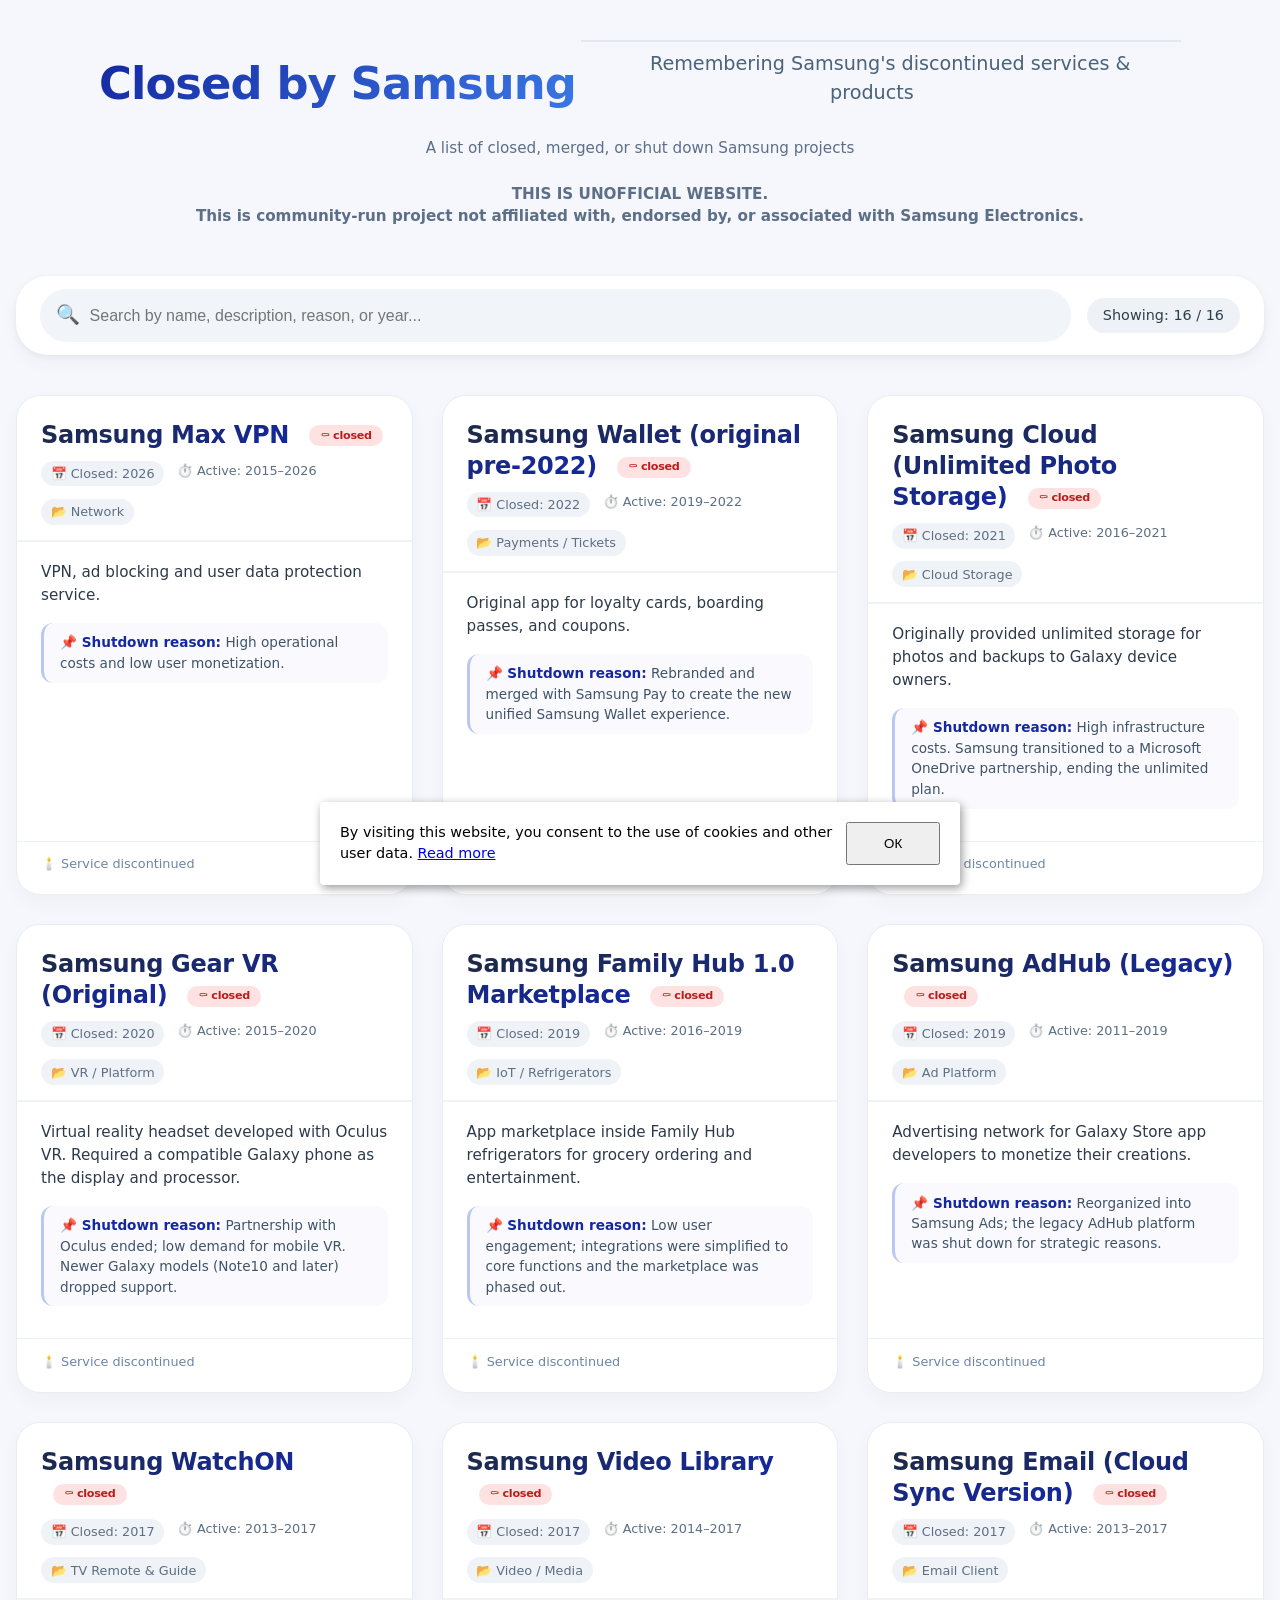
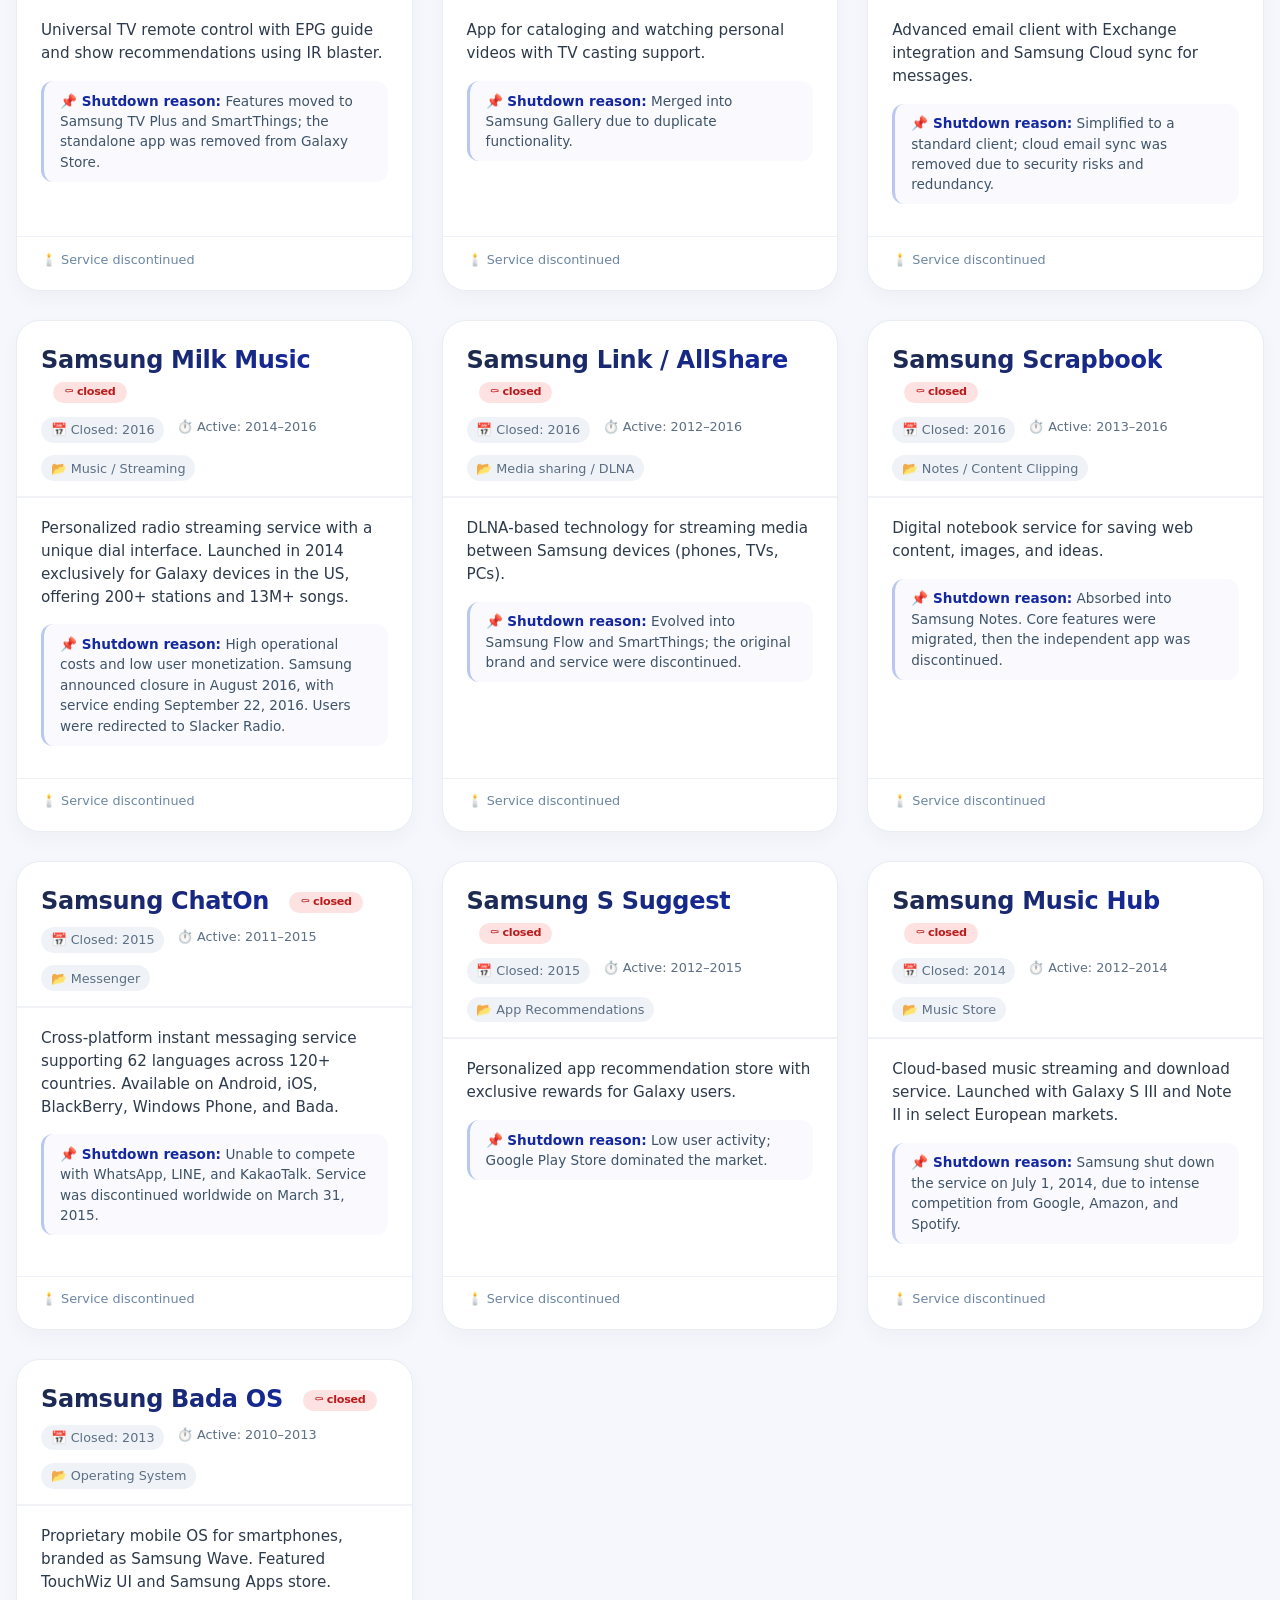
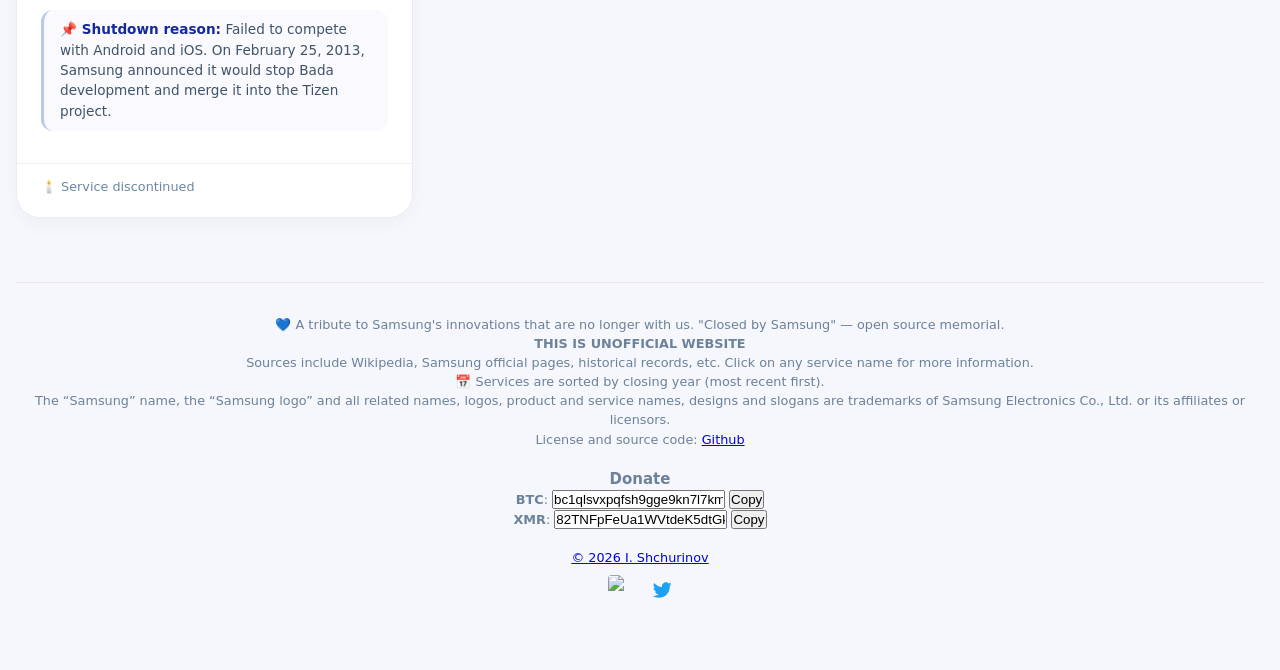
==== index.html @ 3e2101a0 "created" ====
<!DOCTYPE html>
<html lang="en">
<head>
	<title>Closed by Samsung | Discontinued Samsung services</title>
    <meta charset="UTF-8">
    <meta name="viewport" content="width=device-width, initial-scale=1.0, viewport-fit=cover">
    <link rel="stylesheet" href="css/style.css">
    <link rel="icon" href="images/favicons/favicon.ico"><!-- 16×16 -->
    <link rel="apple-touch-icon" href="images/favicons/apple.png"><!-- 180×180 -->
    <link rel="icon" type="image/png" sizes="192x192" href="/images/favicons/android-icon-192x192.png">
    <meta name="keywords" content="Shut down Samsung services">
    <meta name="description" content="Closed by Samsung is a digital graveyard documenting discontinued Samsung services, apps, and platforms with closure reasons and sources.">
    <!-- Mobile -->
    <meta name="apple-mobile-web-app-capable" content="yes">
    <meta name="mobile-web-app-capable" content="yes">
    <meta http-equiv="X-UA-Compatible" content="IE=edge,chrome=1">
    <meta name="HandheldFriendly" content="true"> 
    <!-- Mobile end -->
    <script src="js/cookie.js"></script>
    <script type="text/javascript" src="js/button.js"></script>
</head>
<body>
<div class="container">
    <div class="header">
        <div class="logo">Closed by Samsung</div>
        <div class="tagline"><span class="s-mob">&nbsp;&nbsp;&nbsp;</span>Remembering Samsung's discontinued services & products<span class="s-mob">&nbsp;&nbsp;&nbsp;</span></div>
        <div class="sub">A list of closed, merged, or shut down Samsung projects
        <br><br><b>THIS IS UNOFFICIAL WEBSITE.
        <br>This is community-run project not affiliated with, endorsed by, or associated with Samsung Electronics.</b></div>
    </div>

    <div class="search-section">
        <div class="search-wrapper">
            <span class="search-icon">🔍</span>
            <input type="text" id="searchInput" placeholder="Search by name, description, reason, or year..." autocomplete="off">
        </div>
        <div class="stats" id="statsCounter">Showing: <span id="visibleCount">0</span> / <span id="totalCount">0</span></div>
    </div>

    <div id="projectsContainer" class="projects-grid"></div>

    <footer>
        💙 A tribute to Samsung's innovations that are no longer with us. "Closed by Samsung" — open source memorial.
        <br><b>THIS IS UNOFFICIAL WEBSITE</b>
        <br>Sources include Wikipedia, Samsung official pages, historical records, etc. Click on any service name for more information.
        <br>📅 Services are sorted by closing year (most recent first).
         <br>The “Samsung” name, the “Samsung logo” and all related names, logos, product and service names, designs and slogans are trademarks of Samsung Electronics Co., Ltd. or its affiliates or licensors.
        <br>License and source code: <a href="https://github.com/shchurinov/closedbysamsung.github.io">Github</a>
        <br><br><h3>Donate</h3>
        <b>BTC</b>: <input type="text" readonly value="bc1qlsvxpqfsh9gge9kn7l7km9clh030sq82vedwaq" id="btc">&nbsp;<button onclick="copyBTC()">Copy</button>
        <br><b>XMR</b>: <input type="text" readonly value="82TNFpFeUa1WVtdeK5dtGk686GYFJcYHadSC2s7t1SmNdcVt6u5kLDJTxVXCsPATwDZXJCSBV8P61dkbFAmwLnraEvRt4pA" id="xmr">&nbsp;<button onclick="copyXMR()">Copy</button></td>
        <br><br><a href="#">© <script src="js/year.js">document.write(new Date().getFullYear());</script> I. Shchurinov</a>
        <br><table class="social-table">
    <tr>
        <td>
            <a href="https://github.com/shchurinov" target="_blank" rel="noopener noreferrer">
                <img src="https://github.githubassets.com/assets/pinned-octocat-093da3e6fa40.svg" alt="Github" width="20" height="20">
            </a>
        </td>
        <!-- <td>
            <a href="https://www.linkedin.com/" target="_blank" rel="noopener noreferrer">
                <img src="https://static.licdn.com/sc/h/eahiplrwoq61f4uan012ia17i" alt="LinkedIn" width="20" height="20">
            </a>
        </td> -->
        <td>
            <a href="https://x.com/zapiski_perev" target="_blank" rel="noopener noreferrer">
                <svg xmlns="http://www.w3.org/2000/svg" width="20" height="20" viewBox="0 0 24 24" fill="#1DA1F2">
                    <path d="M23.643 4.937c-.835.37-1.732.62-2.675.733.962-.576 1.7-1.49 2.048-2.578-.9.534-1.897.922-2.958 1.13-.85-.904-2.06-1.47-3.4-1.47-2.572 0-4.658 2.086-4.658 4.66 0 .364.042.718.12 1.06-3.873-.195-7.304-2.05-9.602-4.868-.4.69-.63 1.49-.63 2.342 0 1.616.823 3.043 2.072 3.878-.764-.025-1.482-.234-2.11-.583v.06c0 2.257 1.605 4.14 3.737 4.568-.392.106-.803.162-1.227.162-.3 0-.593-.028-.877-.082.593 1.85 2.313 3.198 4.352 3.234-1.595 1.25-3.604 1.995-5.786 1.995-.376 0-.747-.022-1.112-.065 2.062 1.323 4.51 2.093 7.14 2.093 8.57 0 13.255-7.098 13.255-13.254 0-.2-.005-.402-.014-.602.91-.658 1.7-1.477 2.323-2.41z"></path>
                </svg>
            </a>
        </td>
			</tr>
		</table>
		<br>
    </footer>
    <!-- START Cookie-Alert -->
		<div id="cookie_note">
			<p>By visiting this website, you consent to the use of cookies and other user data. <a href="/cookie" target="_blank">Read more</a></p>
			<button class="button cookie_accept btn btn-primary btn-sm">ОК</button>
		</div>
	<!-- END Cookie-Alert -->
</div>

<script src="js/list.js"></script>
</body>
</html>
---- css/style.css ----
#cookie_note {
	font-family: system-ui, -apple-system, 'Segoe UI', Roboto, 'Helvetica Neue', sans-serif;
    display: none;
    position: fixed;
    z-index: 100;
    bottom: 15px;
    left: 50%;
    max-width: 90%;
    transform: translateX(-50%);
    padding: 20px;
    background-color: white;
    border-radius: 4px;
    box-shadow: 2px 3px 10px rgba(0, 0, 0, 0.4);
}

#cookie_note p {
    margin: 0;
    font-size: 0.9rem;
    text-align: left;
    color: black;
}

#cookie_note a {
	font-size: 0.9rem;
}

#cookie_note .btn-sm {
    display: block;
    margin: 0 auto;
    margin-left: 0.1rem;
}

.cookie_accept {
    width: 20%;
}

#cookie_note.show {
    display: flex;
}
.social-table {
        margin: 0 auto;
        border-collapse: collapse;
        background: transparent;
    }
    .social-table td {
        padding: 8px 12px;
        text-align: center;
        vertical-align: middle;
        background: transparent;
        border: none;
    }
    .social-table a {
        display: inline-block;
        transition: transform 0.2s ease, opacity 0.2s ease;
        text-decoration: none;
    }
    .social-table a:hover {
        transform: scale(1.1);
        opacity: 0.8;
    }
    .social-table img,
    .social-table svg {
        display: block;
        border-radius: 4px;
    }
 * {
            margin: 0;
            padding: 0;
            box-sizing: border-box;
        }


        body {
            font-family: system-ui, -apple-system, 'Segoe UI', Roboto, 'Helvetica Neue', sans-serif;
            background: #f5f7fc;
            color: #1e2a3a;
            line-height: 1.5;
            padding: 2rem 1rem;
        }

        .container {
            max-width: 1300px;
            margin: 0 auto;
        }

        /* Header */
        .header {
            text-align: center;
            margin-bottom: 3rem;
        }

        .logo {
            font-size: 2.8rem;
            font-weight: 800;
            letter-spacing: -0.02em;
            background: linear-gradient(135deg, #1428A0, #3B78E7);
            background-clip: text;
            -webkit-background-clip: text;
            color: transparent;
            display: inline-block;
            margin-bottom: 0.5rem;
        }

        .tagline {
            font-size: 1.2rem;
            color: #4a627a;
            max-width: 600px;
            margin: 0.5rem auto 0;
            border-top: 2px solid #e2e8f0;
            display: inline-block;
            padding-top: 0.5rem;
        }

        .sub {
            color: #5c6f87;
            margin-top: 0.75rem;
            font-size: 0.95rem;
        }

        /* Search & filters */
        .search-section {
            background: white;
            border-radius: 2rem;
            padding: 0.8rem 1.5rem;
            margin-bottom: 2.5rem;
            box-shadow: 0 8px 20px rgba(0,0,0,0.03), 0 2px 6px rgba(0,0,0,0.05);
            display: flex;
            flex-wrap: wrap;
            align-items: center;
            justify-content: space-between;
            gap: 1rem;
        }

        .search-wrapper {
            flex: 3;
            min-width: 200px;
            display: flex;
            align-items: center;
            background: #f1f4f9;
            border-radius: 3rem;
            padding: 0.4rem 1rem;
            transition: all 0.2s;
        }

        .search-wrapper:focus-within {
            background: #ffffff;
            box-shadow: 0 0 0 2px #3B78E7;
        }

        .search-icon {
            color: #7c8ba0;
            margin-right: 0.6rem;
            font-size: 1.2rem;
        }

        #searchInput {
            width: 100%;
            border: none;
            background: transparent;
            padding: 0.7rem 0;
            font-size: 1rem;
            outline: none;
            font-weight: 500;
        }

        .stats {
            font-size: 0.9rem;
            background: #eef2f6;
            padding: 0.4rem 1rem;
            border-radius: 2rem;
            color: #2c3e4e;
            white-space: nowrap;
        }

        /* cards grid */
        .projects-grid {
            display: grid;
            grid-template-columns: repeat(auto-fill, minmax(350px, 1fr));
            gap: 1.8rem;
        }

        .card {
            background: white;
            border-radius: 1.5rem;
            overflow: hidden;
            transition: transform 0.2s ease, box-shadow 0.2s ease;
            box-shadow: 0 8px 20px rgba(0, 0, 0, 0.03);
            border: 1px solid #e9edf2;
            display: flex;
            flex-direction: column;
        }

        .card:hover {
            transform: translateY(-4px);
            box-shadow: 0 20px 30px -12px rgba(0, 0, 0, 0.1);
            border-color: #cddae9;
        }

        .card-header {
            padding: 1.5rem 1.5rem 0.75rem 1.5rem;
            border-bottom: 2px solid #f0f2f5;
        }

        .service-name {
            font-size: 1.5rem;
            font-weight: 700;
            letter-spacing: -0.3px;
            line-height: 1.3;
            margin-bottom: 0.5rem;
        }
        
        .service-name a {
            background: linear-gradient(145deg, #1E2A47, #1428A0);
            background-clip: text;
            -webkit-background-clip: text;
            color: transparent;
            text-decoration: none;
            transition: opacity 0.2s;
        }
        
        .service-name a:hover {
            opacity: 0.7;
            text-decoration: underline;
            text-decoration-color: #1428A0;
        }

        .closure-badge {
            display: inline-block;
            background: #fee2e2;
            color: #b91c1c;
            font-size: 0.7rem;
            font-weight: 600;
            padding: 0.2rem 0.7rem;
            border-radius: 20px;
            margin-left: 0.75rem;
            vertical-align: middle;
        }

        .meta {
            display: flex;
            flex-wrap: wrap;
            gap: 0.8rem;
            margin: 0.6rem 0 0.2rem;
            font-size: 0.8rem;
            color: #5d6f83;
        }

        .year, .category {
            background: #eff3f8;
            padding: 0.2rem 0.6rem;
            border-radius: 30px;
        }

        .card-body {
            padding: 1.2rem 1.5rem;
            flex: 1;
        }

        .description {
            color: #2d3a4b;
            margin-bottom: 1rem;
            font-size: 0.95rem;
        }

        .reason {
            background: #faf9fe;
            border-left: 3px solid #b9c8f0;
            padding: 0.6rem 1rem;
            font-size: 0.85rem;
            border-radius: 12px;
            color: #3f5468;
            margin: 0.8rem 0;
        }

        .reason strong {
            color: #1428A0;
        }

        .card-footer {
            padding: 0.8rem 1.5rem 1.3rem;
            border-top: 1px solid #edf1f7;
            font-size: 0.8rem;
            display: flex;
            justify-content: space-between;
            align-items: center;
            flex-wrap: wrap;
            gap: 0.5rem;
        }

        .memorial {
            color: #6c86a3;
        }

        .no-results {
            text-align: center;
            padding: 4rem 1rem;
            background: white;
            border-radius: 2rem;
            margin-top: 1rem;
            border: 1px dashed #cad2df;
        }

        .no-results h3 {
            font-size: 1.8rem;
            color: #445e7c;
            margin-bottom: 0.5rem;
        }

        footer {
            margin-top: 4rem;
            text-align: center;
            font-size: 0.8rem;
            color: #6c819a;
            border-top: 1px solid #e2e8f0;
            padding-top: 2rem;
        }

        @media (max-width: 700px) {
            body {
                padding: 1rem;
            }
            .logo {
                font-size: 2rem;
            }
            .search-section {
                flex-direction: column;
                align-items: stretch;
                border-radius: 1.5rem;
            }
            .stats {
                text-align: center;
            }
            .projects-grid {
                grid-template-columns: 1fr;
            }
        }
  @media (max-width: 1000px) {
             .s-mob {
			display: none;
			}
        }
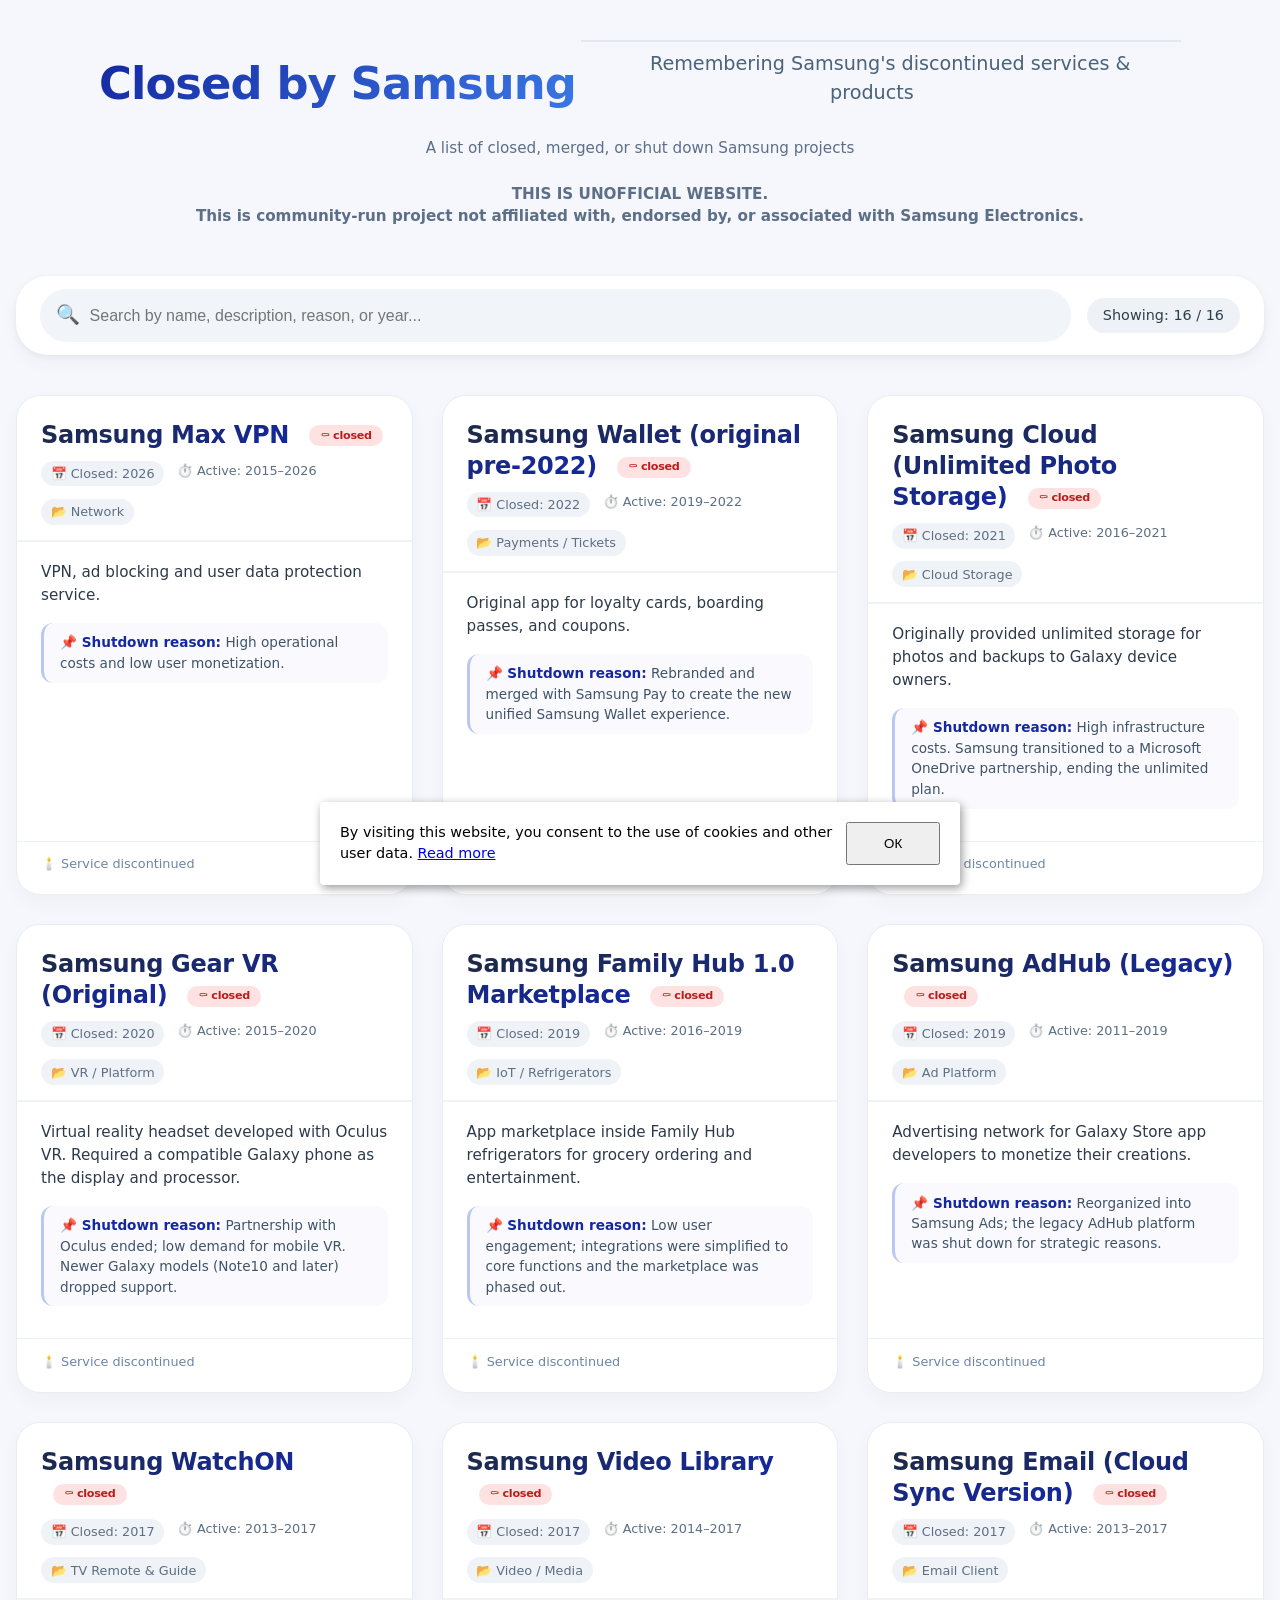
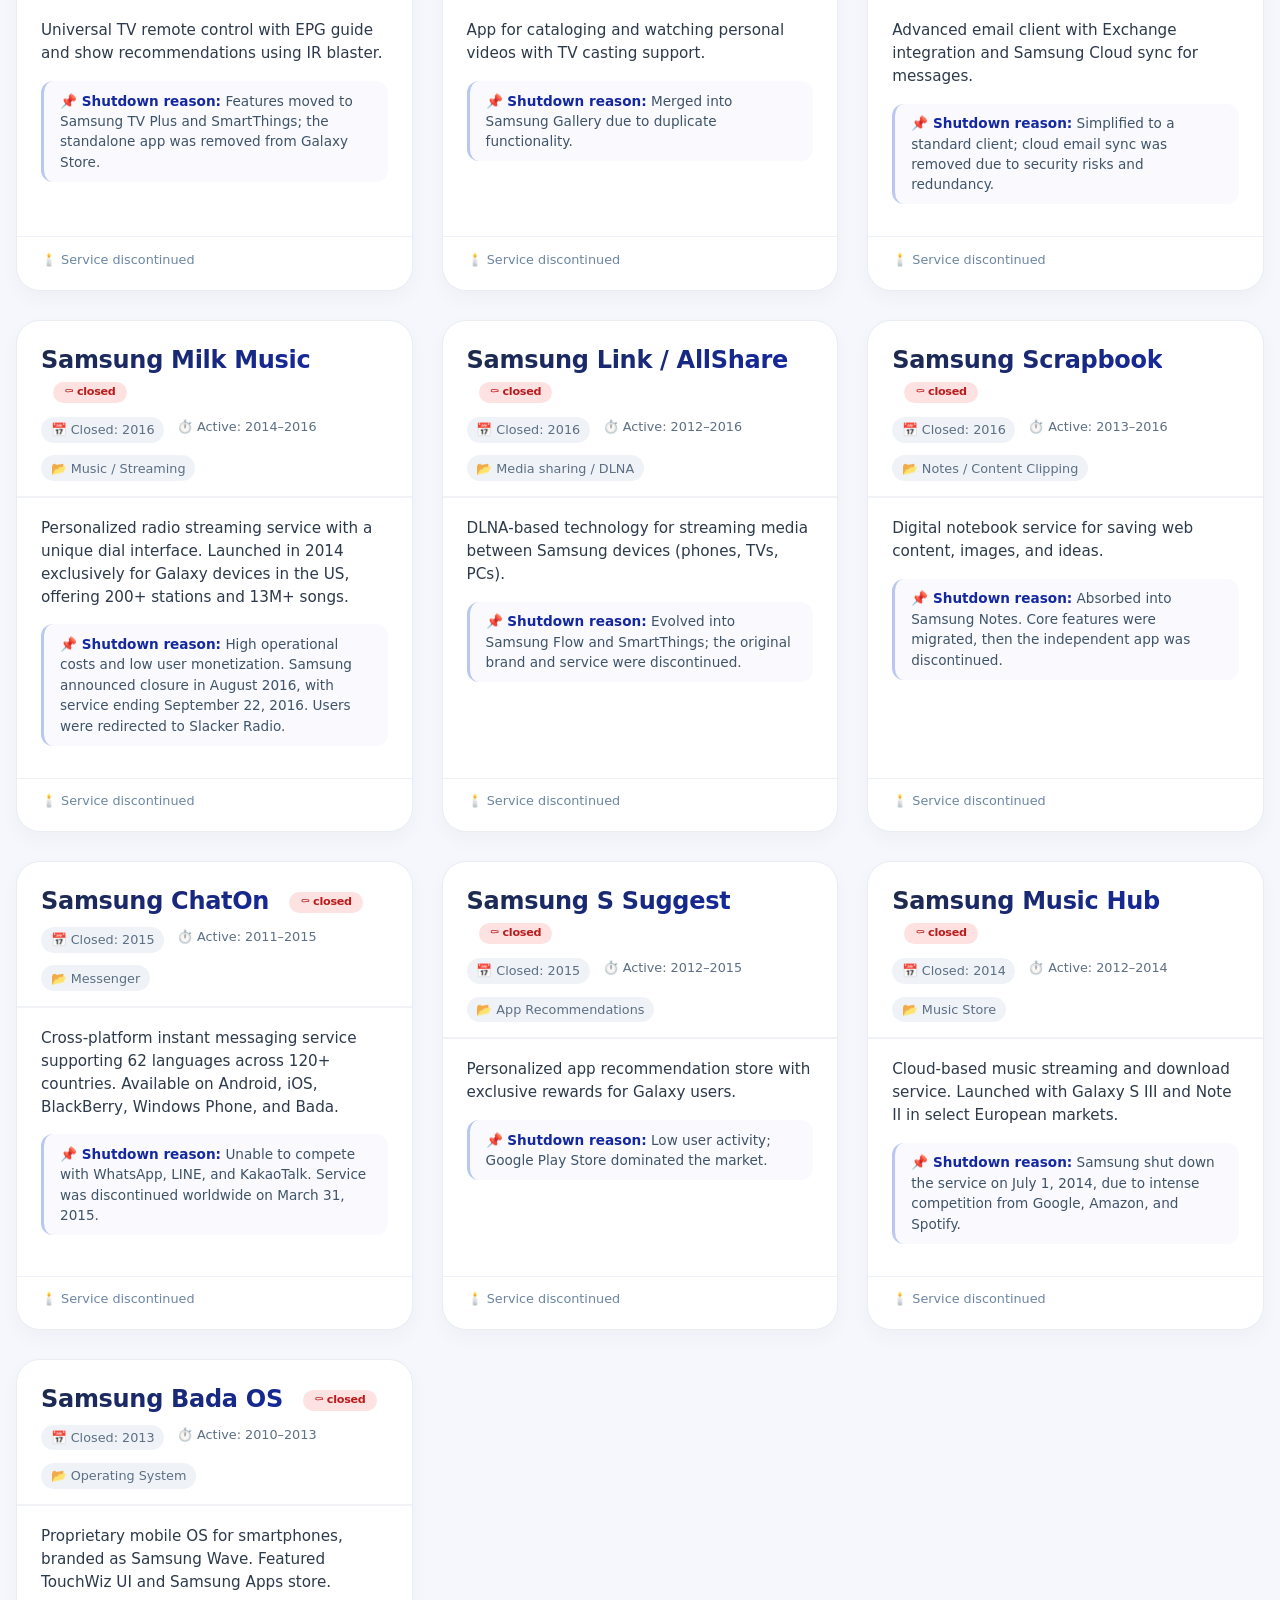
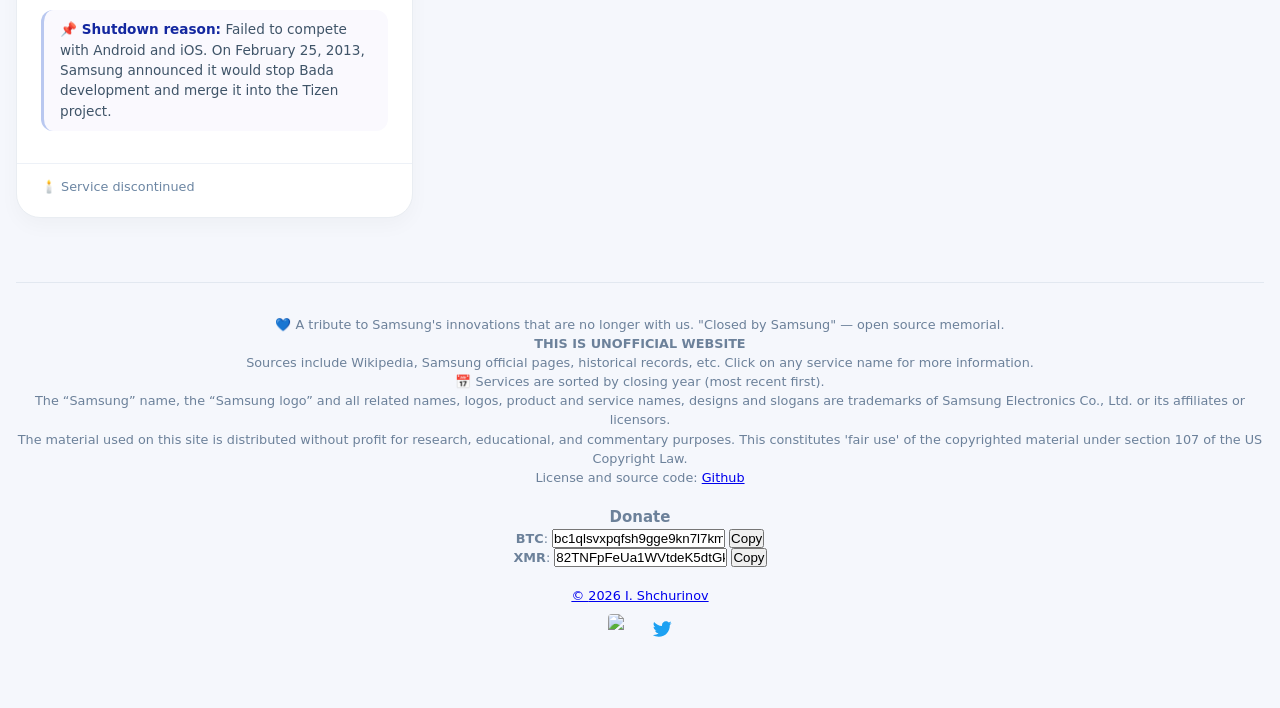
==== commit 960a5939: "fair use notice" ====
--- a/index.html
+++ b/index.html
@@ -45,6 +45,7 @@
         <br>Sources include Wikipedia, Samsung official pages, historical records, etc. Click on any service name for more information.
         <br>📅 Services are sorted by closing year (most recent first).
          <br>The “Samsung” name, the “Samsung logo” and all related names, logos, product and service names, designs and slogans are trademarks of Samsung Electronics Co., Ltd. or its affiliates or licensors.
+        <br>The material used on this site is distributed without profit for research, educational, and commentary purposes. This constitutes 'fair use' of the copyrighted material under section 107 of the US Copyright Law. 
         <br>License and source code: <a href="https://github.com/shchurinov/closedbysamsung.github.io">Github</a>
         <br><br><h3>Donate</h3>
         <b>BTC</b>: <input type="text" readonly value="bc1qlsvxpqfsh9gge9kn7l7km9clh030sq82vedwaq" id="btc">&nbsp;<button onclick="copyBTC()">Copy</button>
